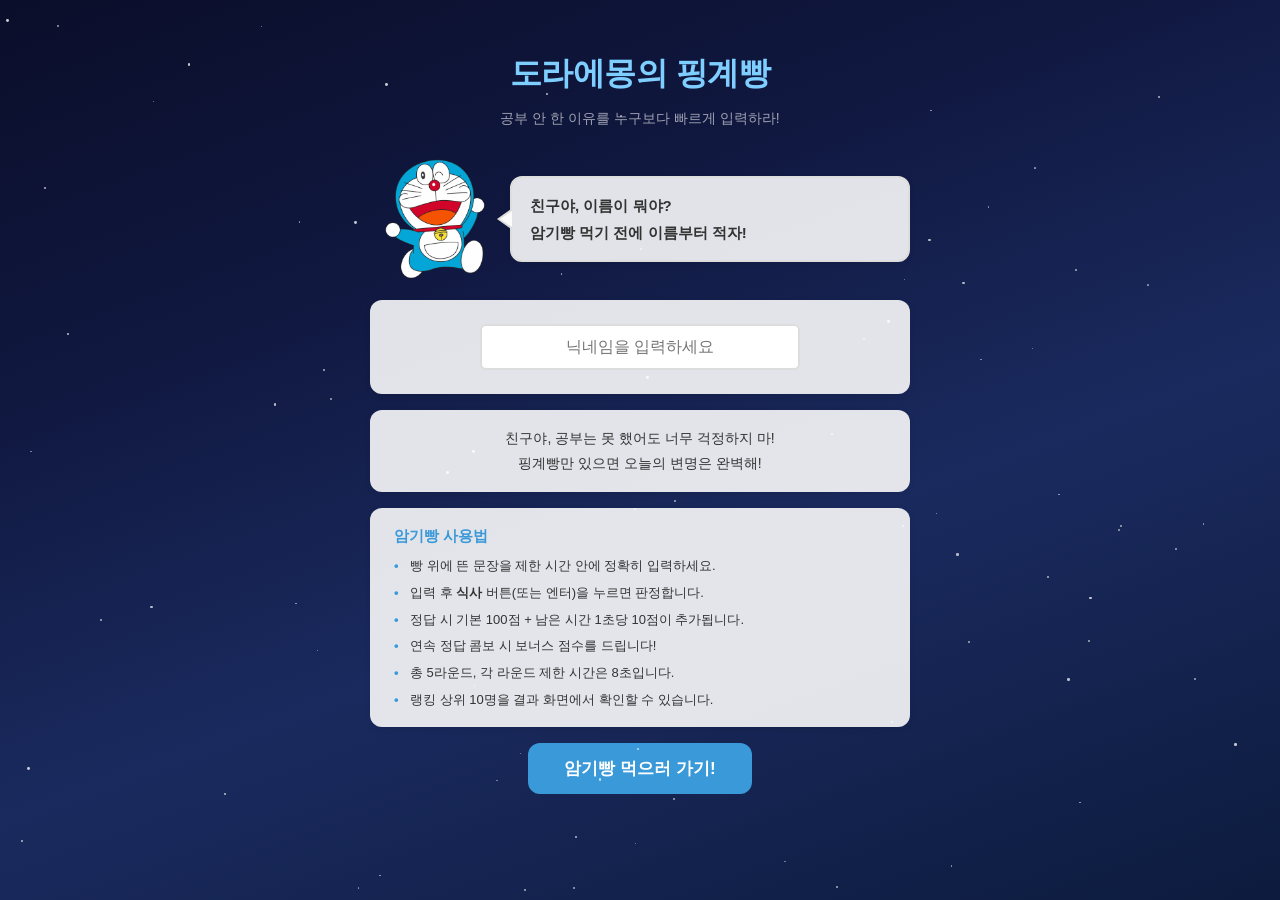
==== index.html @ 3022e0e6 "animal league project upload" ====
<!DOCTYPE html>
<html lang="ko">

<head>
  <meta charset="UTF-8" />
  <meta name="viewport" content="width=device-width, initial-scale=1.0" />
  <title>도라에몽의 암기빵 - 게임</title>
  <!-- 공통 테마 (밤하늘·애니메이션·레이아웃) -->
  <link rel="stylesheet" href="style.css" />
  <!-- 게임 그리드 전용 스타일 (basic.css가 필요한 부분만 override) -->
  <link rel="stylesheet" href="basic.css" />
</head>

<body class="page-game">

  <div class="game-wrapper">

    <!-- 상단 헤더 -->
    <header class="game-header">
      <h1 class="game-title-small">🍞 도라에몽의 암기빵</h1>
    </header>

    <!-- 메인 게임 영역 -->
    <main class="game-main">

      <!-- 정보 박스 3개: 점수 / 라운드 / 남은 시간 -->
      <section class="info-bar">
        <div class="info-box" id="score-box">
          <span class="info-label">점수</span>
          <span class="info-value" id="score-value">0</span>
        </div>
        <div class="info-box" id="round-box">
          <span class="info-label">라운드</span>
          <span class="info-value" id="round-value">1 / 5</span>
        </div>
        <div class="info-box" id="timer-box">
          <span class="info-label">남은 시간</span>
          <span class="info-value" id="timer-value">15</span>
        </div>
      </section>

      <!-- ===== 빵 그리드 영역 =====
           original.html 구조 채택:
           - .bread-image: 배경 이미지
           - #questionText: 문제 문장 그리드 (회색 텍스트)
           - #typedText:    입력 현황 그리드 (맞음/틀림 색상)
      -->
      <section class="bread-area">
        <!-- 식빵 이미지 (없으면 조용히 숨김) -->
        <img src="images/Bread.png" alt="식빵" class="bread-image" onerror="this.style.display='none';" />
        <!-- 통합된 문장 전체 레이어 -->
        <div id="textOverlay" class="bread-text"></div>
      </section>

      <!-- 실제 키 입력을 받는 숨겨진 textarea
           화면 밖에 배치하고 JS에서 focus() 호출 -->
      <textarea id="hiddenInput" class="hidden-input" autocomplete="off" autocorrect="off" autocapitalize="none"
        spellcheck="false"></textarea>

      <!-- 타이머 프로그레스바 -->
      <section class="progress-section">
        <div class="progress-wrap">
          <div id="progressBar" class="progress-bar"></div>
        </div>
      </section>

      <!-- 정답/오답/시간초과 피드백 메시지 -->
      <div id="message" class="message"></div>

      <!-- 버튼 영역: 게임 중 식사 버튼만 표시 -->
      <section class="button-section">
        <button id="submit-btn" class="btn btn-primary">
          식사 🍽️
        </button>
      </section>

    </main>
  </div><!-- /.game-wrapper -->


  <!-- ===== 게임 오버 모달 ===== -->
  <div id="game-over-modal" class="modal-overlay hidden">
    <div class="modal-content">
      <h2 id="modal-title" class="modal-title">게임 종료!</h2>
      <p id="modal-score" class="modal-score"></p>
      <div class="modal-btn-row">
        <button id="view-result-btn" class="btn btn-primary btn-large">결과 보기</button>
        <button id="modal-home-btn" class="btn btn-secondary btn-large">처음으로</button>
      </div>
    </div>
  </div>


  <!-- ===== 결과 화면 ===== -->
  <div id="result-section" class="result-overlay hidden">
    <div class="result-content">

      <!-- 결과 타이틀 -->
      <h2 id="result-title" class="result-title">OOO의 점수는 000점!</h2>

      <!-- 도라에몽 + 말풍선 -->
      <div class="result-doraemon-row">
        <div class="result-doraemon-img-box">
          <img src="images/Doraemong.png" alt="도라에몽"
            onerror="this.style.display='none'; this.nextElementSibling.style.display='flex';" />
          <div class="image-placeholder result-doraemon-placeholder"><span>🤖</span></div>
        </div>
        <div class="speech-bubble">
          시험은 모르겠고,<br />합리화 실력은 확실히 올랐어!
        </div>
      </div>

      <!-- 랭킹 테이블 -->
      <div class="ranking-area">
        <h3 class="ranking-title">🏆 명예의 암기빵 전당</h3>
        <table class="ranking-table">
          <thead>
            <tr>
              <th>순위</th>
              <th>닉네임</th>
              <th>점수</th>
            </tr>
          </thead>
          <tbody id="ranking-body">
            <!-- game.js에서 동적 생성 -->
          </tbody>
        </table>
      </div>

      <!-- 처음으로 버튼 -->
      <div class="result-btn-area">
        <button id="go-home-btn" class="btn btn-secondary btn-large">처음으로</button>
      </div>

    </div>
  </div><!-- /#result-section -->


  <script src="stars.js"></script>
  <script src="cursor.js"></script>
  <script src="game.js"></script>
</body>

</html>
---- style.css ----
/* =============================================
   style.css - 도라에몽의 빵셔틀 공통 스타일
   =============================================
   색상, 폰트, 간격 변수를 상단에 모아두었으니
   나중에 이 부분만 수정하면 전체 디자인이 바뀜
   ============================================= */

/* ── CSS 변수 (디자인 토큰) ── */
:root {
  /* 색상 */
  --color-bg: #0d1b3e;
  /* 전체 배경 (밤하늘 — body gradient와 통일) */
  /* 박스/카드 배경: 살짝 투명한 흰색 */
  --color-surface: rgba(255, 255, 255, 0.88);
  --color-primary: #3a9ad9;
  /* 주요 버튼, 포인트 색 */
  --color-primary-hover: #2b7fb8;
  --color-secondary: #e0e0e0;
  /* 보조 버튼 */
  --color-secondary-hover: #c8c8c8;
  --color-accent: #f5a623;
  /* 강조 색 (타이머, 콤보 등) */
  --color-danger: #e74c3c;
  /* 경고, 오류 */
  --color-text: #333333;
  /* 기본 텍스트 */
  --color-text-light: #777777;
  /* 보조 텍스트 */
  --color-border: #dddddd;
  /* 테두리 */
  --color-progress: #4caf50;
  /* 프로그레스바 */
  --color-progress-low: #f44336;
  /* 프로그레스바 (위험 구간) */

  /* 폰트 */
  --font-main: 'Apple SD Gothic Neo', 'Malgun Gothic', sans-serif;
  --font-size-base: 16px;

  /* 간격 */
  --gap-sm: 8px;
  --gap-md: 16px;
  --gap-lg: 24px;
  --gap-xl: 40px;

  /* 테두리 반경 */
  --radius-sm: 6px;
  --radius-md: 12px;
  --radius-lg: 20px;

  /* 그림자 */
  --shadow-sm: 0 2px 6px rgba(0, 0, 0, 0.08);
  --shadow-md: 0 4px 16px rgba(0, 0, 0, 0.12);
}

/* ── 리셋 & 기본 ── */
*,
*::before,
*::after {
  box-sizing: border-box;
  margin: 0;
  padding: 0;
}

body {
  font-family: var(--font-main);
  font-size: var(--font-size-base);
  color: var(--color-text);
  line-height: 1.6;
  /* 밤하늘 그라데이션 배경 */
  background: linear-gradient(160deg,
      #0b0e2a 0%,
      #101840 30%,
      #1a2a5e 60%,
      #0d1b3e 100%);
  min-height: 100vh;
  /* 배경 고정: 스크롤해도 밤하늘 유지 */
  background-attachment: fixed;
}

/* ── 밤하늘 별 레이어 ── */
/* JS(stars.js)로 .star 요소를 body에 추가 */
.star {
  position: fixed;
  border-radius: 50%;
  background-color: #ffffff;
  pointer-events: none;
  /* 결과 오버레이(z-index:200) 위에도 별이 보이도록 높게 설정
     커서(z-index:99999)보다는 아래 유지 */
  z-index: 210;
  /* 기본 반짝임 애니메이션 — JS에서 duration/delay 개별 지정 */
  animation: star-twinkle var(--star-duration, 2s) var(--star-delay, 0s) ease-in-out infinite alternate;
}

/* 별 반짝임: 투명도 + 크기 변화 */
@keyframes star-twinkle {
  0% {
    opacity: 0.15;
    transform: scale(0.8);
  }

  100% {
    opacity: 1;
    transform: scale(1.2);
  }
}

/* ══════════════════════════════════════════
   공통 애니메이션 keyframes
   ══════════════════════════════════════════ */

/* 제목: 밤하늘 글로우 shimmer */
@keyframes title-glow {
  0% {
    text-shadow:
      0 0 16px rgba(126, 207, 255, 0.4),
      0 0 32px rgba(126, 207, 255, 0.1);
    letter-spacing: -0.5px;
  }

  50% {
    text-shadow:
      0 0 28px rgba(126, 207, 255, 0.9),
      0 0 56px rgba(126, 207, 255, 0.4),
      0 0 80px rgba(180, 120, 255, 0.2);
    letter-spacing: 1px;
  }

  100% {
    text-shadow:
      0 0 16px rgba(126, 207, 255, 0.4),
      0 0 32px rgba(126, 207, 255, 0.1);
    letter-spacing: -0.5px;
  }
}

/* 부제목: 페이드 인아웃 펄스 */
@keyframes subtitle-pulse {

  0%,
  100% {
    opacity: 0.55;
  }

  50% {
    opacity: 1;
  }
}

/* 박스 최초 등장: 아래서 올라오며 페이드 인 */
@keyframes box-enter {
  from {
    opacity: 0;
    transform: translateY(18px);
  }

  to {
    opacity: 1;
    transform: translateY(0);
  }
}

/* 정보 박스 숫자 변할 때 살짝 튀는 효과 (JS에서 클래스 추가) */
@keyframes value-pop {
  0% {
    transform: scale(1);
  }

  40% {
    transform: scale(1.25);
  }

  100% {
    transform: scale(1);
  }
}

/* 결과 타이틀 등장 */
@keyframes result-title-enter {
  from {
    opacity: 0;
    transform: translateY(-16px) scale(0.95);
  }

  to {
    opacity: 1;
    transform: translateY(0) scale(1);
  }
}

/* 페이지 콘텐츠가 별 위에 오도록 */
.start-wrapper,
.game-wrapper,
.result-overlay,
.modal-overlay {
  position: relative;
  z-index: 1;
}

/* 이미지가 없을 때 레이아웃 깨지지 않게 */
img {
  display: block;
  max-width: 100%;
}

ul {
  list-style: none;
}

/* ── 유틸리티 ── */
.hidden {
  display: none !important;
}


/* ==============================================
   공통 버튼 스타일
   ============================================== */

.btn {
  display: inline-block;
  padding: 10px 24px;
  font-size: 15px;
  font-family: var(--font-main);
  font-weight: 600;
  border: none;
  border-radius: var(--radius-sm);
  /* cursor: pointer 제거 — 전역 cursor: none으로 통일 */
  transition: background-color 0.15s ease, transform 0.1s ease;
  text-align: center;
}

.btn:active {
  transform: scale(0.97);
}

/* 주요 버튼 */
.btn-primary {
  background-color: var(--color-primary);
  color: #ffffff;
  transition: background-color 0.15s ease, transform 0.1s ease, box-shadow 0.2s ease;
}

.btn-primary:hover {
  background-color: var(--color-primary-hover);
  box-shadow: 0 0 18px rgba(58, 154, 217, 0.55);
  transform: translateY(-2px);
}

/* 보조 버튼 */
.btn-secondary {
  background-color: var(--color-secondary);
  color: var(--color-text);
}

.btn-secondary:hover {
  background-color: var(--color-secondary-hover);
}

/* 큰 버튼 */
.btn-large {
  padding: 14px 36px;
  font-size: 17px;
  border-radius: var(--radius-md);
}

/* 이미지 대체 플레이스홀더 공통 */
.image-placeholder {
  display: none;
  /* onerror 시 JS에서 flex로 전환 */
  align-items: center;
  justify-content: center;
  background-color: var(--color-secondary);
  border-radius: var(--radius-md);
  font-size: 48px;
  color: var(--color-text-light);
  width: 100%;
  height: 100%;
}


/* ==============================================
   시작 화면 (start.html)
   ============================================== */

.page-start {
  min-height: 100vh;
  display: flex;
  justify-content: center;
  align-items: flex-start;
  padding: var(--gap-lg) var(--gap-md);
}

/* 전체 래퍼: 가운데 정렬 컨테이너 */
.start-wrapper {
  width: 100%;
  max-width: 540px;
  display: flex;
  flex-direction: column;
  gap: var(--gap-lg);
}

/* 시작화면 헤더 */
.start-header {
  text-align: center;
  padding-top: var(--gap-lg);
}

.start-main {
  display: flex;
  flex-direction: column;
  gap: var(--gap-md);
}

.game-title {
  font-size: 32px;
  font-weight: 800;
  color: #7ecfff;
  letter-spacing: -0.5px;
  /* 밤하늘 글로우 shimmer 반복 */
  animation: title-glow 3s ease-in-out infinite;
}

.game-subtitle {
  margin-top: var(--gap-sm);
  font-size: 14px;
  color: rgba(255, 255, 255, 0.6);
  /* 부드럽게 숨쉬는 펄스 */
  animation: subtitle-pulse 3.5s ease-in-out infinite;
}

/* ── float 애니메이션 keyframes ── */
@keyframes doraemon-float {
  0% {
    transform: translateY(0px);
  }

  50% {
    transform: translateY(-12px);
  }

  100% {
    transform: translateY(0px);
  }
}

/* 도라에몽 + 말풍선 행 */
.doraemon-chat-section {
  display: flex;
  /* 꼬리가 말풍선 세로 중앙에서 나오므로 중앙 정렬 */
  align-items: center;
  gap: 0;
}

/* float 래퍼: 애니메이션 적용 대상 */
.doraemon-float-wrap {
  flex-shrink: 0;
  animation: doraemon-float 2.4s ease-in-out infinite;
}

/* 이미지 박스 */
.doraemon-float-box {
  width: 130px;
  height: 130px;
  position: relative;
}

.doraemon-float-box img {
  width: 100%;
  height: 100%;
  object-fit: contain;
}

/* 이미지 없을 때 플레이스홀더 */
.start-doraemon-placeholder {
  width: 130px;
  height: 130px;
  font-size: 56px;
  display: none;
}

/* 시작 화면 말풍선 */
.start-speech-bubble {
  position: relative;
  background-color: var(--color-surface);
  border: 2px solid var(--color-border);
  border-radius: var(--radius-md);
  padding: 14px 18px;
  font-size: 15px;
  font-weight: 700;
  color: var(--color-text);
  line-height: 1.8;
  box-shadow: var(--shadow-sm);
  /* 말풍선이 도라에몽 옆에 꽉 차도록 */
  flex: 1;
  /* 꼬리가 왼쪽(도라에몽 방향)에 붙도록 왼쪽 여백 추가 */
  margin-left: 10px;
}

/* 말풍선 꼬리 (흰 면) — 왼쪽으로 뾰족하게 */
.start-speech-bubble::after {
  content: '';
  position: absolute;
  left: -12px;
  top: 50%;
  transform: translateY(-50%);
  border-width: 8px 12px 8px 0;
  border-style: solid;
  /* 오른쪽 border만 색상 — 왼쪽으로 향하는 삼각형 */
  border-color: transparent rgba(255, 255, 255, 0.88) transparent transparent;
}

/* 말풍선 꼬리 (테두리) */
.start-speech-bubble::before {
  content: '';
  position: absolute;
  left: -15px;
  top: 50%;
  transform: translateY(-50%);
  border-width: 10px 14px 10px 0;
  border-style: solid;
  border-color: transparent var(--color-border) transparent transparent;
}

/* 닉네임 입력 섹션 (말풍선 아래) */
.nickname-section {
  background-color: var(--color-surface);
  border-radius: var(--radius-md);
  padding: var(--gap-lg);
  box-shadow: var(--shadow-sm);
  text-align: center;
  display: flex;
  flex-direction: column;
  gap: var(--gap-md);
  animation: box-enter 0.5s ease both;
  animation-delay: 0.15s;
  transition: transform 0.2s ease, box-shadow 0.2s ease;
}

.nickname-section:hover {
  transform: translateY(-3px);
  box-shadow: 0 8px 24px rgba(126, 207, 255, 0.18);
}

.input-row {
  display: flex;
  justify-content: center;
}

.nickname-input {
  width: 100%;
  max-width: 320px;
  padding: 12px 16px;
  font-size: 16px;
  font-family: var(--font-main);
  border: 2px solid var(--color-border);
  border-radius: var(--radius-sm);
  outline: none;
  text-align: center;
  transition: border-color 0.15s ease;
}

.nickname-input:focus {
  border-color: var(--color-primary);
}

/* 오류 메시지 */
.error-msg {
  color: var(--color-danger);
  font-size: 13px;
  font-weight: 600;
}

/* 게임 소개 & 방법 섹션 */
.game-info-section {
  display: flex;
  flex-direction: column;
  gap: var(--gap-md);
  /* 상위 wrapper의 gap(--gap-lg)으로만 간격 제어 — 별도 margin 제거 */
}

.game-description {
  background-color: var(--color-surface);
  border-radius: var(--radius-md);
  padding: var(--gap-md) var(--gap-lg);
  box-shadow: var(--shadow-sm);
  font-size: 14px;
  color: var(--color-text);
  text-align: center;
  line-height: 1.8;
  animation: box-enter 0.5s ease both;
  animation-delay: 0.25s;
  transition: transform 0.2s ease, box-shadow 0.2s ease;
}

.game-description:hover {
  transform: translateY(-3px);
  box-shadow: 0 8px 24px rgba(126, 207, 255, 0.18);
}

.how-to-play {
  background-color: var(--color-surface);
  border-radius: var(--radius-md);
  padding: var(--gap-md) var(--gap-lg);
  box-shadow: var(--shadow-sm);
  animation: box-enter 0.5s ease both;
  animation-delay: 0.35s;
  transition: transform 0.2s ease, box-shadow 0.2s ease;
}

.how-to-play:hover {
  transform: translateY(-3px);
  box-shadow: 0 8px 24px rgba(126, 207, 255, 0.18);
}

.how-to-play-title {
  font-size: 15px;
  font-weight: 700;
  color: var(--color-primary);
  margin-bottom: var(--gap-sm);
}

.how-to-play-list {
  display: flex;
  flex-direction: column;
  gap: 6px;
}

.how-to-play-list li {
  font-size: 13px;
  color: var(--color-text);
  padding-left: 16px;
  position: relative;
  line-height: 1.6;
}

/* 리스트 아이템 앞 점 */
.how-to-play-list li::before {
  content: '•';
  position: absolute;
  left: 0;
  color: var(--color-primary);
  font-weight: 700;
}

/* 시작 버튼 섹션 */
.start-btn-section {
  display: flex;
  justify-content: center;
  /* 게임 방법 박스와의 간격 확보 */
  padding-bottom: var(--gap-xl);
}


/* ==============================================
   게임 화면 (index.html)
   ============================================== */

.page-game {
  min-height: 100vh;
  display: flex;
  justify-content: center;
  align-items: flex-start;
  padding: var(--gap-md);
}

/* 게임 전체 래퍼 */
.game-wrapper {
  width: 100%;
  max-width: 720px;
  display: flex;
  flex-direction: column;
  gap: var(--gap-md);
}

/* 게임 화면 헤더 */
.game-header {
  text-align: center;
  padding-top: var(--gap-md);
}

.game-title-small {
  font-size: 20px;
  font-weight: 700;
  color: #7ecfff;
  animation: title-glow 3s ease-in-out infinite;
}

/* 메인 게임 레이아웃 */
.game-main {
  display: flex;
  flex-direction: column;
  gap: var(--gap-md);
}

/* ── 정보 박스 3개 ── */
.info-bar {
  display: flex;
  gap: var(--gap-md);
  justify-content: space-between;
}

.info-box {
  flex: 1;
  background-color: var(--color-surface);
  border-radius: var(--radius-md);
  padding: var(--gap-md);
  box-shadow: var(--shadow-sm);
  display: flex;
  flex-direction: column;
  align-items: center;
  gap: 4px;
  animation: box-enter 0.45s ease both;
  transition: transform 0.2s ease, box-shadow 0.2s ease;
  border: 1px solid rgba(126, 207, 255, 0.08);
}

/* 정보 박스 각각 등장 딜레이 */
#score-box {
  animation-delay: 0.05s;
}

#round-box {
  animation-delay: 0.12s;
}

#timer-box {
  animation-delay: 0.19s;
}

.info-box:hover {
  transform: translateY(-2px);
  box-shadow: 0 6px 20px rgba(126, 207, 255, 0.2);
}

/* 숫자 변화 시 pop 효과 (JS에서 .value-pop 클래스 추가/제거) */
.info-value.value-pop {
  animation: value-pop 0.25s ease;
}

.info-label {
  font-size: 11px;
  color: var(--color-text-light);
  font-weight: 600;
  text-transform: uppercase;
  letter-spacing: 0.5px;
}

.info-value {
  font-size: 24px;
  font-weight: 800;
  color: var(--color-text);
  line-height: 1;
}

/* 타이머 색상 변화 (JS에서 클래스 추가) */
#timer-box.timer-warning .info-value {
  color: var(--color-accent);
}

#timer-box.timer-danger .info-value {
  color: var(--color-danger);
}

/* ── 식빵 이미지 영역 ── */
.bread-area {
  display: flex;
  flex-direction: column;
  align-items: center;
  gap: var(--gap-sm);
}

.bread-image-box {
  position: relative;
  width: 100%;
  /* 이미지가 충분히 크게 보이도록 높이 확대 */
  height: 420px;
  border-radius: var(--radius-lg);
  overflow: hidden;
  /* 흰 박스 배경 제거 */
  background-color: transparent;
  box-shadow: none;
  display: flex;
  align-items: center;
  justify-content: center;
}

.bread-image-box img {
  width: 100%;
  height: 100%;
  /* cover로 박스를 꽉 채움 */
  object-fit: cover;
  object-position: center;
}

/* 빵 플레이스홀더 */
.bread-placeholder {
  font-size: 120px;
  position: absolute;
  top: 0;
  left: 0;
}

/* 문장 오버레이: 빵 이미지 중앙에 배치, 배경 투명 */
.sentence-overlay {
  position: absolute;
  /* 상하 중앙 정렬 */
  top: 50%;
  /* 좌우 여백을 충분히 줘서 이미지 안에 완전히 들어오게 */
  left: 50%;
  right: 50%;
  transform: translateY(-50%);
  /* 배경 투명 */
  background-color: transparent;
  padding: 0;
  display: flex;
  align-items: center;
  justify-content: center;
}

.sentence-text {
  /* 폰트 크기 키우되 이미지 너비에 맞게 wrapping */
  font-size: 20px;
  font-weight: 800;
  /* 진한 갈색 텍스트 */
  color: #4a2500;
  text-align: center;
  line-height: 1.9;
  word-break: keep-all;
  /* 반드시 줄바꿈되도록 (pre-wrap 제거, normal로) */
  white-space: normal;
  /* 이미지 위에서도 읽히도록 흰색 외곽선 */
  text-shadow:
    0 2px 4px rgba(255, 255, 255, 0.8),
    0 -2px 4px rgba(255, 255, 255, 0.8),
    2px 0 4px rgba(255, 255, 255, 0.8),
    -2px 0 4px rgba(255, 255, 255, 0.8);
  /* 혹시라도 넘칠 경우 강제 줄바꿈 */
  overflow-wrap: break-word;
  width: 100%;
}

/* 콤보 표시 */
.combo-display {
  font-size: 18px;
  font-weight: 800;
  color: var(--color-accent);
  text-align: center;
  height: 24px;
  /* 없을 때도 공간 유지 */
}

.combo-display #combo-value {
  font-size: 22px;
}

/* ── 입력창 ── */
.input-section {
  display: flex;
}

.answer-input {
  width: 100%;
  padding: 14px 16px;
  font-size: 15px;
  font-family: var(--font-main);
  border: 2px solid var(--color-border);
  border-radius: var(--radius-md);
  outline: none;
  transition: border-color 0.15s ease;
  background-color: var(--color-surface);
}

.answer-input:focus {
  border-color: var(--color-primary);
}

/* 정답/오답 시 테두리 색 변화 (JS에서 클래스 추가) */
.answer-input.correct {
  border-color: #4caf50;
  background-color: #f0fdf4;
}

.answer-input.wrong {
  border-color: var(--color-danger);
  background-color: #fff5f5;
}

/* ── 프로그레스바 ── */
.progress-section {
  width: 100%;
}

.progress-bar-wrapper {
  width: 100%;
  height: 10px;
  background-color: var(--color-border);
  border-radius: 999px;
  overflow: hidden;
}

.progress-bar {
  height: 100%;
  width: 100%;
  /* JS로 줄어드는 효과 */
  background-color: var(--color-progress);
  border-radius: 999px;
  transition: width 0.1s linear, background-color 0.3s ease;
}

/* 프로그레스바 위험 구간 색상 (JS에서 클래스 추가) */
.progress-bar.danger {
  background-color: var(--color-progress-low);
}

/* ── 버튼 영역 (게임 중: 식사 버튼만) ── */
.button-section {
  display: flex;
  gap: var(--gap-md);
  justify-content: center;
  padding-bottom: var(--gap-lg);
}

.button-section .btn {
  flex: 1;
  max-width: 260px;
}

/* ── 모달 버튼 두 개 나란히 ── */
.modal-btn-row {
  display: flex;
  flex-direction: column;
  gap: var(--gap-sm);
}


/* ==============================================
   게임 오버 모달
   ============================================== */

.modal-overlay {
  position: fixed;
  top: 0;
  left: 0;
  right: 0;
  bottom: 0;
  background-color: rgba(0, 0, 0, 0.6);
  display: flex;
  align-items: center;
  justify-content: center;
  z-index: 100;
}

.modal-content {
  background-color: var(--color-surface);
  border-radius: var(--radius-lg);
  padding: var(--gap-xl) var(--gap-lg);
  max-width: 360px;
  width: 90%;
  text-align: center;
  box-shadow: var(--shadow-md);
  display: flex;
  flex-direction: column;
  gap: var(--gap-md);
}

.modal-title {
  font-size: 32px;
  font-weight: 900;
  color: var(--color-danger);
}

.modal-score {
  font-size: 18px;
  font-weight: 600;
  color: var(--color-text);
}


/* ==============================================
   결과 화면 오버레이
   ============================================== */

.result-overlay {
  position: fixed;
  top: 0;
  left: 0;
  right: 0;
  bottom: 0;
  /* 시작/게임 화면과 동일한 밤하늘 그라데이션 */
  background: linear-gradient(160deg,
      #0b0e2a 0%,
      #101840 30%,
      #1a2a5e 60%,
      #0d1b3e 100%);
  overflow-y: auto;
  display: flex;
  align-items: flex-start;
  justify-content: center;
  padding: var(--gap-lg) var(--gap-md);
  z-index: 200;
}

.result-content {
  width: 100%;
  max-width: 560px;
  display: flex;
  flex-direction: column;
  gap: var(--gap-lg);
  padding-bottom: var(--gap-xl);
}

/* 결과 타이틀 */
.result-title {
  font-size: 24px;
  font-weight: 800;
  color: #7ecfff;
  text-align: center;
  line-height: 1.4;
  animation:
    result-title-enter 0.6s cubic-bezier(0.22, 1, 0.36, 1) both,
    title-glow 3s ease-in-out 0.6s infinite;
}

/* 도라에몽 + 말풍선 행 — 도라에몽 왼쪽, 말풍선 오른쪽 */
.result-doraemon-row {
  display: flex;
  /* 꼬리가 말풍선 세로 중앙에서 나오므로 중앙 정렬 */
  align-items: center;
  justify-content: center;
  gap: 0;
}

/* 도라에몽 이미지 박스 — float 애니메이션 적용 */
.result-doraemon-img-box {
  width: 110px;
  height: 110px;
  flex-shrink: 0;
  position: relative;
  /* 시작 화면과 동일한 float 애니메이션 재사용 */
  animation: doraemon-float 2.4s ease-in-out infinite;
}

.result-doraemon-img-box img {
  width: 100%;
  height: 100%;
  object-fit: contain;
}

.result-doraemon-placeholder {
  width: 110px;
  height: 110px;
  font-size: 48px;
  display: none;
}

/* 말풍선 — 시작화면과 동일한 왼쪽 꼬리 방향 */
.speech-bubble {
  position: relative;
  background-color: var(--color-surface);
  border: 2px solid var(--color-border);
  border-radius: var(--radius-md);
  padding: 12px 16px;
  font-size: 14px;
  font-weight: 600;
  color: var(--color-text);
  line-height: 1.7;
  box-shadow: var(--shadow-sm);
  max-width: 220px;
  /* 꼬리가 왼쪽에서 나오므로 도라에몽과의 간격 확보 */
  margin-left: 10px;
}

/* 말풍선 꼬리 흰 면 — 왼쪽(도라에몽 방향)으로 뾰족하게 */
.speech-bubble::after {
  content: '';
  position: absolute;
  left: -12px;
  top: 50%;
  transform: translateY(-50%);
  border-width: 8px 12px 8px 0;
  border-style: solid;
  border-color: transparent rgba(255, 255, 255, 0.88) transparent transparent;
}

/* 말풍선 꼬리 테두리 */
.speech-bubble::before {
  content: '';
  position: absolute;
  left: -15px;
  top: 50%;
  transform: translateY(-50%);
  border-width: 10px 14px 10px 0;
  border-style: solid;
  border-color: transparent var(--color-border) transparent transparent;
}

/* 랭킹 영역 */
.ranking-area {
  background-color: var(--color-surface);
  border-radius: var(--radius-md);
  padding: var(--gap-lg);
  box-shadow: var(--shadow-sm);
  animation: box-enter 0.55s ease 0.3s both;
  transition: transform 0.2s ease, box-shadow 0.2s ease;
  border: 1px solid rgba(126, 207, 255, 0.1);
}

.ranking-area:hover {
  transform: translateY(-3px);
  box-shadow: 0 8px 28px rgba(126, 207, 255, 0.18);
}

.ranking-title {
  font-size: 16px;
  font-weight: 700;
  color: var(--color-text);
  margin-bottom: var(--gap-md);
  text-align: center;
}

.ranking-table {
  width: 100%;
  border-collapse: collapse;
}

.ranking-table th,
.ranking-table td {
  padding: 10px 12px;
  text-align: center;
  border-bottom: 1px solid var(--color-border);
  font-size: 14px;
}

.ranking-table thead th {
  font-weight: 700;
  color: var(--color-text-light);
  font-size: 12px;
  text-transform: uppercase;
  letter-spacing: 0.5px;
}

.ranking-table tbody tr:last-child td {
  border-bottom: none;
}

/* 1~3위 강조 */
.ranking-table tbody tr.rank-1 td {
  font-weight: 800;
  color: #c9a227;
  /* 금색 */
}

.ranking-table tbody tr.rank-2 td {
  font-weight: 700;
  color: #8e9aaf;
  /* 은색 */
}

.ranking-table tbody tr.rank-3 td {
  font-weight: 700;
  color: #a0522d;
  /* 동색 */
}

/* 현재 플레이어 행 강조 */
.ranking-table tbody tr.current-player td {
  background-color: #eaf4ff;
}

/* 결과 버튼 영역 */
.result-btn-area {
  display: flex;
  justify-content: center;
}


/* ==============================================
   커스텀 마우스 커서
   ============================================== */

/* ── 기본 커서 전체 숨기기 ── */
/* html까지 포함해야 루트 레벨 커서도 사라짐 */
html,
html *,
html *::before,
html *::after {
  cursor: none !important;
}

/* ── 커서 컨테이너 ── */
#custom-cursor {
  /* 화면 왼쪽 상단 기준, transform으로 이동 */
  position: fixed;
  top: 0;
  left: 0;
  width: var(--cursor-size, 44px);
  height: var(--cursor-size, 44px);
  pointer-events: none;
  /* 클릭 / 이벤트 절대 방해하지 않음 */
  z-index: 99999;
  will-change: transform;
  /* GPU 레이어로 올려 성능 최적화 */
  /* 처음에는 숨겨두고 cursor-visible 클래스 추가 시 보이게 */
  opacity: 0;
  transition: opacity 0.2s ease;
}

#custom-cursor.cursor-visible {
  opacity: 1;
}

/* ── 커서 이미지: 좌우 반전 ── */
#cursor-img {
  width: 100%;
  height: 100%;
  object-fit: contain;
  display: block;
  /* 좌우 반전 필수 */
  transform: scaleX(-1);
  transition: transform 0.15s ease;
}

/* ── hover 시 이미지 확대 ── */
#custom-cursor.cursor-hover #cursor-img {
  /* scaleX(-1) 유지 + 전체 scale 확대 */
  transform: scaleX(-1) scale(var(--cursor-hover-scale, 1.55));
}

/* ── spark 반짝이 입자 ── */
.cursor-spark {
  position: fixed;
  top: 0;
  left: 0;
  border-radius: 50%;
  pointer-events: none;
  z-index: 99998;
  will-change: transform, opacity;
  animation: spark-fly 0.6s ease-out forwards;
}

/* spark: 퍼지면서 사라지는 keyframe */
@keyframes spark-fly {
  0% {
    opacity: 0.95;
    transform: translate(0, 0) scale(1);
  }

  50% {
    opacity: 0.5;
  }

  100% {
    opacity: 0;
    transform: translate(var(--tx), var(--ty)) scale(0.1);
  }
}

/* prefers-reduced-motion: spark 애니메이션 비활성화 */
@media (prefers-reduced-motion: reduce) {
  .cursor-spark {
    display: none;
  }
}
---- basic.css ----
/* =============================================
   basic.css - 빵 그리드 영역 전용 스타일
   style.css 이후 로드되어 게임 그리드 부분만 담당
   ============================================= */


/* ── 빵 영역 컨테이너 ──
   이미지 자체만 보이도록 배경·그림자 없음 */
.bread-area {
  position: relative;
  width: 100%;
  background: transparent;
}

/* ── 식빵 배경 이미지 (원본 비율 그대로) ── */
.bread-image {
  display: block;
  width: 100%;
  height: auto;
  border-radius: 20px;
  filter: none;
  opacity: 1;
}

/* ── 공통 텍스트 레이어 ──
   두 레이어(questionText / typedText)가 절대 위치로 겹침.
   inset 퍼센트는 식빵 크러스트(가장자리) 너비에 맞춤.     */
.bread-text {
  position: absolute;
  /* 위 14% / 좌우 9% / 아래 10% — 식빵 안쪽 흰 영역 기준 */
  top:    14%;
  bottom: 10%;
  left:   16%;
  right:  28%;

  display: flex;
  flex-wrap: wrap;
  justify-content: center;
  align-content: center;
  gap: 0;

  font-size: 1.45rem;
  font-weight: 700;
  line-height: 1.85;
  letter-spacing: 0.01em;
}

/* ── 통합 상태 처리 레이어 ── */
.bread-text {
  pointer-events: none; /* 클릭 방해 금지 */
}

/* 기본 상태 (아직 안 친 원문 글자) */
.bread-text span {
  color: rgba(90, 55, 20, 0.38);
  position: relative;
  white-space: pre-wrap; /* 공백 유지 보장 */
}

/* 정답 글자 */
.bread-text span.correct {
  color: #1b3a0f;
}

/* 오답 글자 */
.bread-text span.wrong {
  color: #c62828;
  text-decoration: underline;
  text-decoration-color: #e57373;
  text-underline-offset: 2px;
}

/* 추가로 초과되어 잘못 타이핑 된 글자 */
.bread-text span.extra {
  color: #c62828;
  text-decoration: underline;
  text-decoration-color: #e57373;
}

/* IME 한글 조합 중인 글자 */
.bread-text span.composing {
  color: rgba(80, 45, 10, 0.65);
  border-bottom: 2px solid rgba(80, 45, 10, 0.5);
}

/* 커서: 현재 입력되어야 하는 글자의 왼쪽에 표시 */
.bread-text span.cursor {
  border-left: 2.5px solid rgba(70, 40, 8, 0.85);
  margin-left: -1px;
  animation: cursor-blink 0.75s step-end infinite;
}

@keyframes cursor-blink {
  0%, 100% { border-left-color: rgba(70, 40, 8, 0.85); }
  50%       { border-left-color: transparent; }
}


/* ── 숨겨진 textarea (화면 밖 배치) ── */
.hidden-input {
  position: fixed;
  left: -9999px;
  top: 0;
  width: 1px;
  height: 1px;
  opacity: 0;
  resize: none;
  border: none;
  outline: none;
  font-size: 16px; /* iOS 자동 줌 방지 */
}


/* ── 프로그레스 래퍼 ── */
.progress-wrap {
  width: 100%;
  height: 10px;
  background-color: var(--color-border);
  border-radius: 999px;
  overflow: hidden;
}


/* ── 피드백 메시지 ── */
.message {
  min-height: 1.6rem;
  text-align: center;
  font-size: 1rem;
  font-weight: 700;
  letter-spacing: 0.01em;
}

.message.msg-correct {
  color: #a8e6a3;
}

.message.msg-wrong {
  color: #ffaaaa;
}
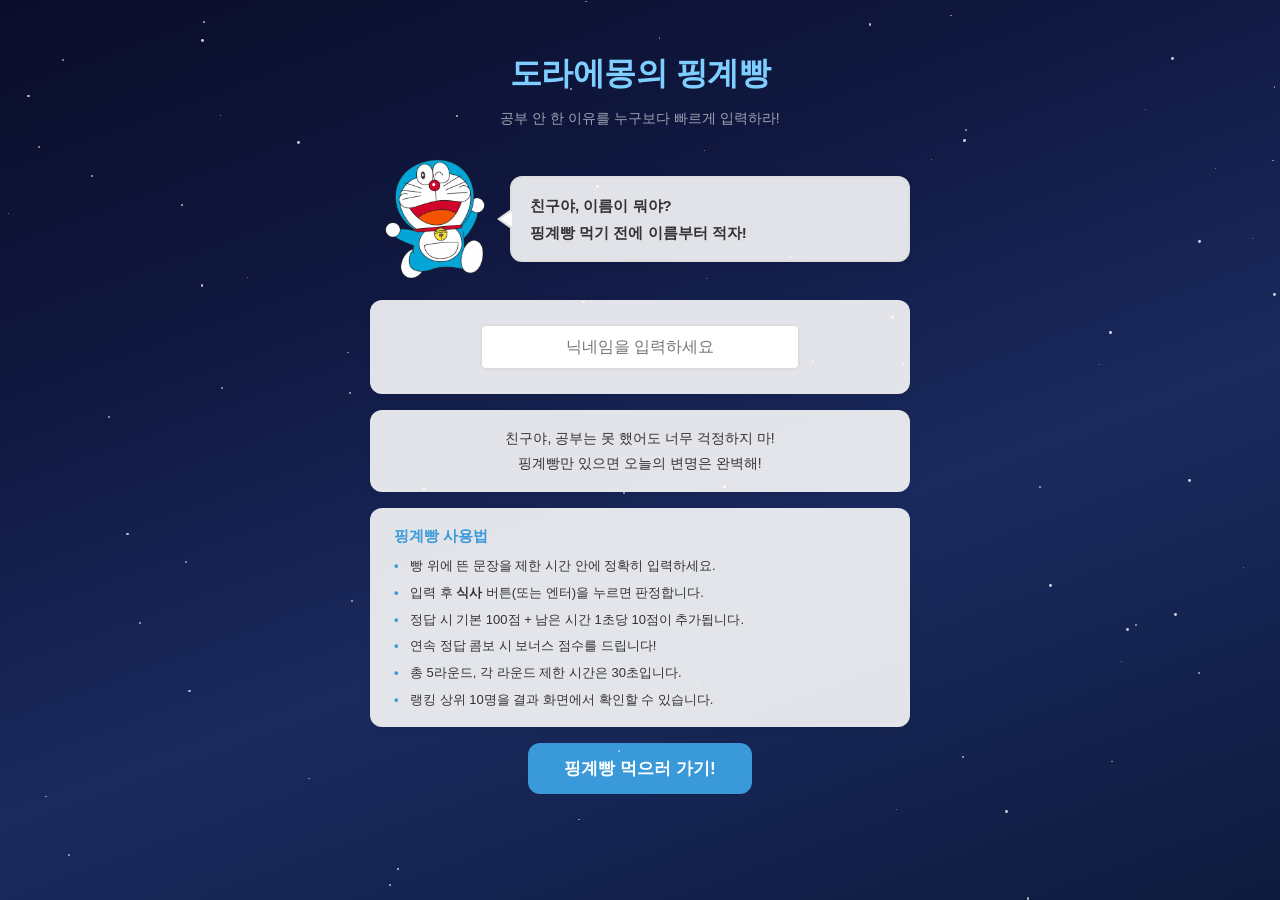
==== commit a86e3a07: "fix atlas ranking api and dotenv config" ====
--- a/index.html
+++ b/index.html
@@ -4,7 +4,7 @@
 <head>
   <meta charset="UTF-8" />
   <meta name="viewport" content="width=device-width, initial-scale=1.0" />
-  <title>도라에몽의 암기빵 - 게임</title>
+  <title>도라에몽의 핑계빵 - 게임</title>
   <!-- 공통 테마 (밤하늘·애니메이션·레이아웃) -->
   <link rel="stylesheet" href="style.css" />
   <!-- 게임 그리드 전용 스타일 (basic.css가 필요한 부분만 override) -->
@@ -17,7 +17,7 @@
 
     <!-- 상단 헤더 -->
     <header class="game-header">
-      <h1 class="game-title-small">🍞 도라에몽의 암기빵</h1>
+      <h1 class="game-title-small">🍞 도라에몽의 핑계빵</h1>
     </header>
 
     <!-- 메인 게임 영역 -->
@@ -112,7 +112,7 @@
 
       <!-- 랭킹 테이블 -->
       <div class="ranking-area">
-        <h3 class="ranking-title">🏆 명예의 암기빵 전당</h3>
+        <h3 class="ranking-title">🏆 명예의 핑계빵 전당</h3>
         <table class="ranking-table">
           <thead>
             <tr>
